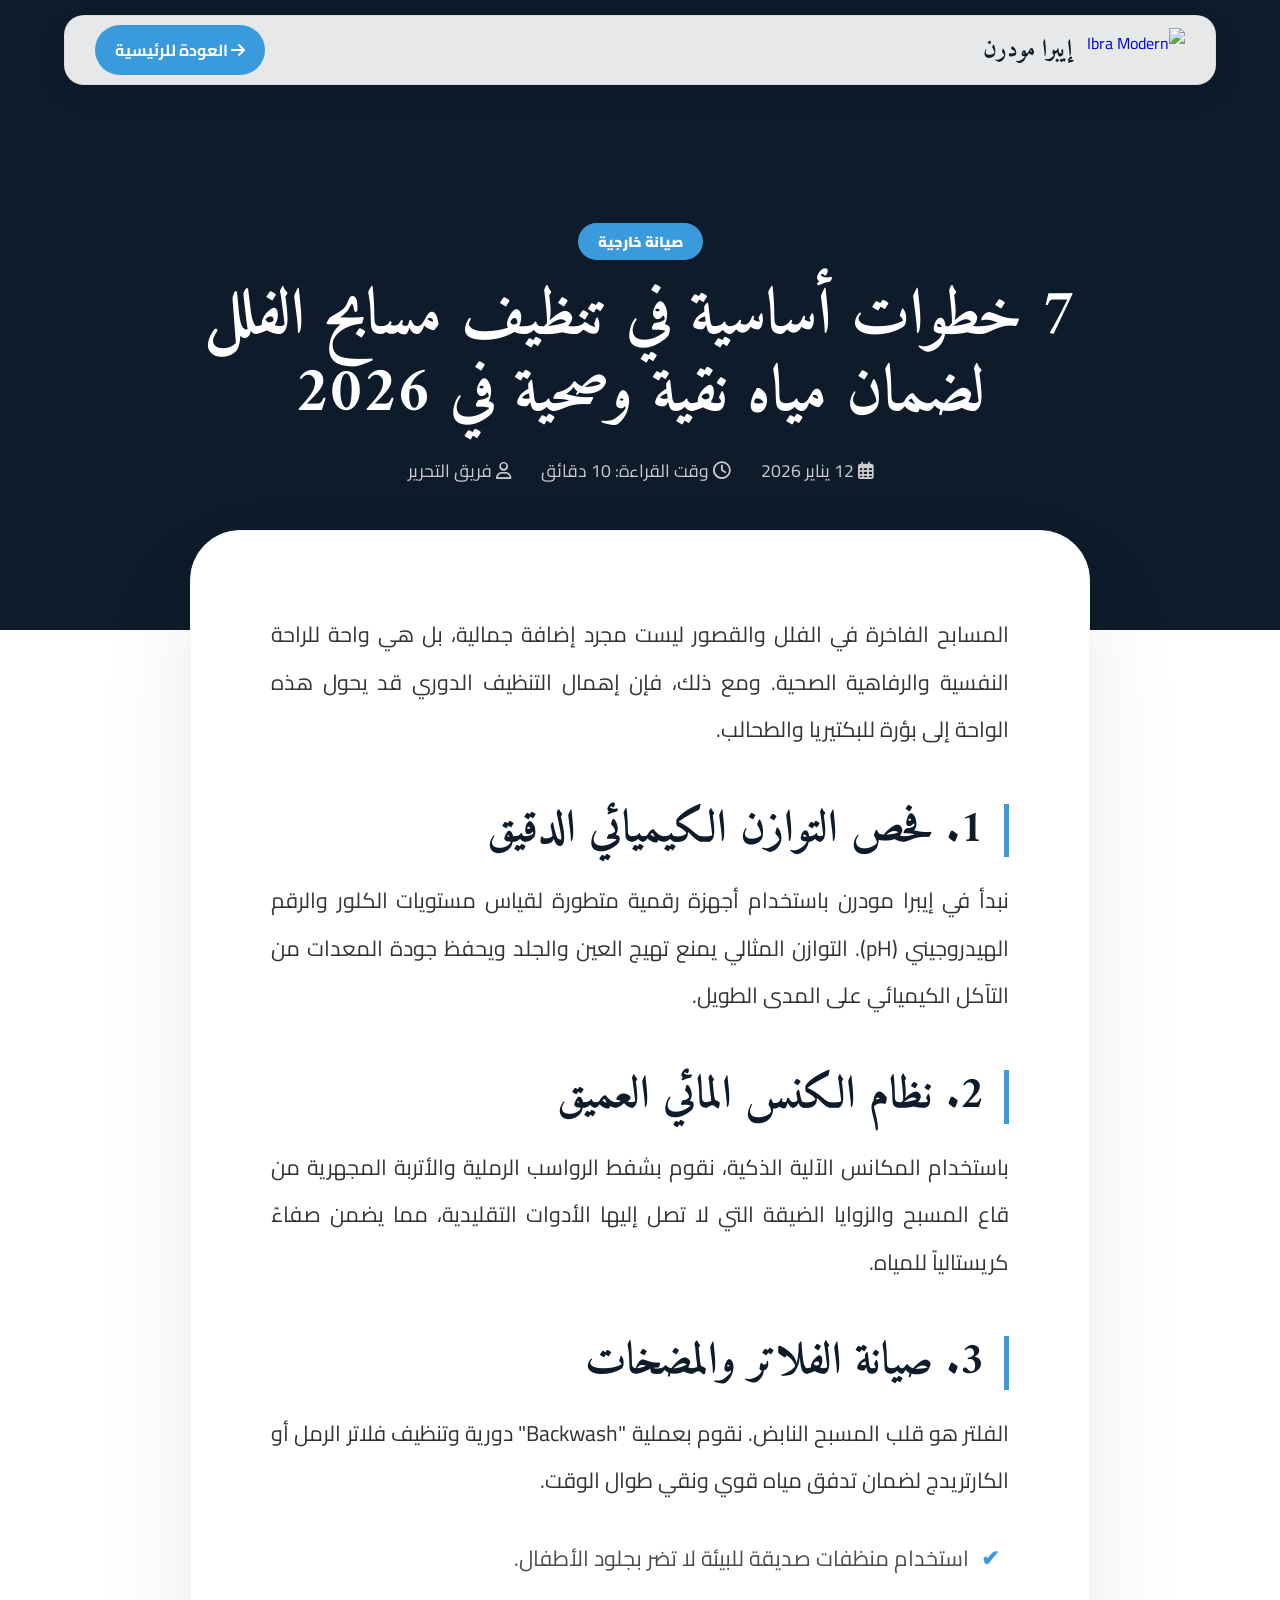
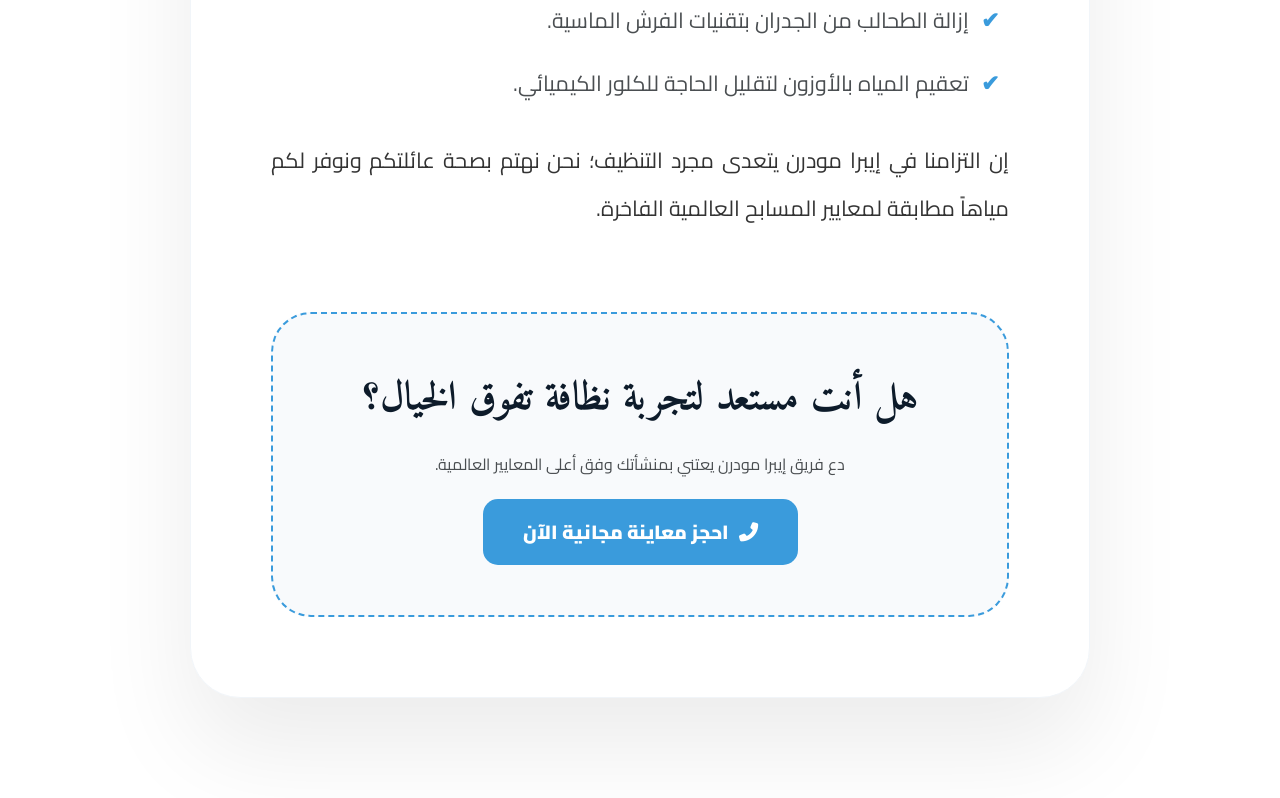
==== blog-details.html @ a02f90aa "first commit" ====
<!DOCTYPE html>
<html lang="ar" dir="rtl">
<head>
    <meta charset="UTF-8">
    <meta name="viewport" content="width=device-width, initial-scale=1.0">
    <title id="page-title">تفاصيل المقال | إيبرا مودرن</title>
    <!-- الخطوط الملكية -->
    <link href="https://fonts.googleapis.com/css2?family=Amiri:wght@400;700&family=Cairo:wght@400;700;900&display=swap" rel="stylesheet">
    <link rel="stylesheet" href="https://cdnjs.cloudflare.com/ajax/libs/font-awesome/6.4.0/css/all.min.css">
    <style>
        :root {
            --p-blue: #3A9BDC;
            --navy: #0d1b2a;
            --grey: #4A4E51;
            --light-bg: #f8fafc;
            --amiri: 'Amiri', serif;
            --cairo: 'Cairo', sans-serif;
        }

        * { margin: 0; padding: 0; box-sizing: border-box; }
        body { background-color: #fff; color: var(--grey); font-family: var(--cairo); overflow-x: hidden; }

        /* --- شريط تقدم القراءة --- */
        .progress-container { position: fixed; top: 0; z-index: 2000; width: 100%; height: 5px; background: transparent; }
        .progress-bar { height: 5px; background: var(--p-blue); width: 0%; box-shadow: 0 0 10px var(--p-blue); }

        /* --- الهيدر الزجاجي --- */
        header { position: fixed; top: 0; width: 100%; z-index: 1000; padding: 15px 5%; display: flex; justify-content: center; transition: 0.4s; }
        .nav-glass { 
            width: 100%; max-width: 1200px; height: 70px; background: rgba(255, 255, 255, 0.9); 
            backdrop-filter: blur(15px); border-radius: 20px; display: flex; justify-content: space-between; 
            align-items: center; padding: 0 30px; border: 1px solid rgba(0,0,0,0.05); box-shadow: 0 10px 30px rgba(0,0,0,0.05);
        }
        .logo-back { display: flex; align-items: center; gap: 15px; text-decoration: none; }
        .logo-back img { height: 45px; }
        .back-btn { background: var(--p-blue); color: #fff; padding: 10px 20px; border-radius: 50px; text-decoration: none; font-weight: 700; transition: 0.3s; }
        .back-btn:hover { transform: scale(1.05); box-shadow: 0 5px 15px rgba(58, 155, 220, 0.3); }

        /* --- قسم العنوان الرئيسي (Hero) --- */
        .article-hero { position: relative; height: 70vh; background: var(--navy); display: flex; align-items: center; justify-content: center; text-align: center; color: #fff; overflow: hidden; padding-top: 80px; }
        .hero-overlay { position: absolute; inset: 0; background: linear-gradient(to bottom, rgba(13,27,42,0.6), var(--navy)); z-index: 1; }
        .hero-img-bg { position: absolute; inset: 0; width: 100%; height: 100%; object-fit: cover; opacity: 0.5; transform: scale(1.1); animation: slowZoom 20s infinite alternate; }
        @keyframes slowZoom { to { transform: scale(1); } }
        
        .hero-content { position: relative; z-index: 2; max-width: 1000px; padding: 0 20px; }
        .article-tag { background: var(--p-blue); padding: 5px 20px; border-radius: 50px; font-weight: 900; font-size: 0.9rem; margin-bottom: 20px; display: inline-block; }
        .main-article-title { font-family: var(--amiri); font-size: 4rem; line-height: 1.2; font-weight: 700; margin-bottom: 20px; opacity: 0; transform: translateY(30px); animation: fadeInUp 1s forwards 0.5s; }
        .article-meta { font-size: 1.1rem; color: #ccc; display: flex; justify-content: center; gap: 30px; opacity: 0; animation: fadeInUp 1s forwards 0.8s; }

        /* --- محتوى المقال --- */
        .content-wrapper { max-width: 900px; margin: -100px auto 100px; background: #fff; padding: 80px; border-radius: 50px; position: relative; z-index: 5; box-shadow: 0 50px 100px rgba(0,0,0,0.08); border: 1px solid #f1f5f9; }
        .article-body { font-size: 1.35rem; line-height: 2.2; color: #333; text-align: justify; }
        .article-body h2 { font-family: var(--amiri); color: var(--navy); font-size: 2.8rem; margin: 50px 0 20px; border-right: 5px solid var(--p-blue); padding-right: 20px; line-height: 1.2; }
        .article-body p { margin-bottom: 30px; }
        .article-body ul { margin-bottom: 30px; padding-right: 40px; }
        .article-body li { margin-bottom: 15px; color: var(--grey); position: relative; list-style: none; }
        .article-body li::before { content: '✔'; position: absolute; right: -30px; color: var(--p-blue); font-weight: 900; }

        /* --- الفوتر والدعوة للتواصل --- */
        .cta-box { background: var(--light-bg); padding: 50px; border-radius: 40px; border: 2px dashed var(--p-blue); text-align: center; margin-top: 80px; }
        .cta-box h3 { font-family: var(--amiri); font-size: 2.5rem; color: var(--navy); margin-bottom: 15px; }
        .cta-btn { background: var(--p-blue); color: #fff; padding: 15px 40px; border-radius: 15px; text-decoration: none; font-weight: 900; font-size: 1.2rem; display: inline-flex; align-items: center; gap: 10px; margin-top: 20px; transition: 0.3s; }
        .cta-btn:hover { transform: translateY(-5px); box-shadow: 0 10px 30px rgba(58, 155, 220, 0.4); }

        @keyframes fadeInUp { to { opacity: 1; transform: translateY(0); } }

        /* --- Responsive --- */
        @media (max-width: 768px) {
            .content-wrapper { padding: 40px 20px; margin-top: -50px; border-radius: 30px; }
            .main-article-title { font-size: 2.2rem; }
            .article-body h2 { font-size: 1.8rem; }
            .article-hero { height: 60vh; }
        }
    </style>
</head>
<body>

    <div class="progress-container"><div class="progress-bar" id="readingProgress"></div></div>

    <header>
        <div class="nav-glass">
            <a href="index.html" class="logo-back">
                <img src="https://i.postimg.cc/85M0f1Wv/logo.png" alt="Ibra Modern">
                <span style="font-family: var(--amiri); font-size: 1.5rem; color: var(--navy); font-weight: 900;">إيبرا مودرن</span>
            </a>
            <a href="index.html" class="back-btn"><i class="fas fa-arrow-right"></i> العودة للرئيسية</a>
        </div>
    </header>

    <main id="article-section">
        <section class="article-hero">
            <img src="" id="hero-img" class="hero-img-bg">
            <div class="hero-overlay"></div>
            <div class="hero-content">
                <div class="article-tag" id="art-tag">فئة المقال</div>
                <h1 class="main-article-title" id="art-title">جاري تحميل المحتوى...</h1>
                <div class="article-meta">
                    <span><i class="far fa-calendar-alt"></i> <span id="art-date"></span></span>
                    <span><i class="far fa-clock"></i> وقت القراءة: 10 دقائق</span>
                    <span><i class="far fa-user"></i> فريق التحرير</span>
                </div>
            </div>
        </section>

        <article class="content-wrapper">
            <div class="article-body" id="art-content">
                <!-- المحتوى الضخم يظهر هنا -->
            </div>

            <div class="cta-box">
                <h3>هل أنت مستعد لتجربة نظافة تفوق الخيال؟</h3>
                <p>دع فريق إيبرا مودرن يعتني بمنشأتك وفق أعلى المعايير العالمية.</p>
                <a href="tel:+966560704020" class="cta-btn"><i class="fas fa-phone-alt"></i> احجز معاينة مجانية الآن</a>
            </div>
        </article>
    </main>

    <script>
        // داتا المقالات الست الضخمة (SEO Optimized)
        const blogDatabase = {
            "pool": {
                tag: "صيانة خارجية",
                title: "7 خطوات أساسية في تنظيف مسابح الفلل لضمان مياه نقية وصحية في 2026",
                date: "12 يناير 2026",
                img: "https://images.unsplash.com/photo-1576013551627-0cc20b96c2a7?q=80&w=1000",
                content: `
                    <p>المسابح الفاخرة في الفلل والقصور ليست مجرد إضافة جمالية، بل هي واحة للراحة النفسية والرفاهية الصحية. ومع ذلك، فإن إهمال التنظيف الدوري قد يحول هذه الواحة إلى بؤرة للبكتيريا والطحالب.</p>
                    <h2>1. فحص التوازن الكيميائي الدقيق</h2>
                    <p>نبدأ في إيبرا مودرن باستخدام أجهزة رقمية متطورة لقياس مستويات الكلور والرقم الهيدروجيني (pH). التوازن المثالي يمنع تهيج العين والجلد ويحفظ جودة المعدات من التآكل الكيميائي على المدى الطويل.</p>
                    <h2>2. نظام الكنس المائي العميق</h2>
                    <p>باستخدام المكانس الآلية الذكية، نقوم بشفط الرواسب الرملية والأتربة المجهرية من قاع المسبح والزوايا الضيقة التي لا تصل إليها الأدوات التقليدية، مما يضمن صفاءً كريستالياً للمياه.</p>
                    <h2>3. صيانة الفلاتر والمضخات</h2>
                    <p>الفلتر هو قلب المسبح النابض. نقوم بعملية "Backwash" دورية وتنظيف فلاتر الرمل أو الكارتريدج لضمان تدفق مياه قوي ونقي طوال الوقت.</p>
                    <ul>
                        <li>استخدام منظفات صديقة للبيئة لا تضر بجلود الأطفال.</li>
                        <li>إزالة الطحالب من الجدران بتقنيات الفرش الماسية.</li>
                        <li>تعقيم المياه بالأوزون لتقليل الحاجة للكلور الكيميائي.</li>
                    </ul>
                    <p>إن التزامنا في إيبرا مودرن يتعدى مجرد التنظيف؛ نحن نهتم بصحة عائلتكم ونوفر لكم مياهاً مطابقة لمعايير المسابح العالمية الفاخرة.</p>
                `
            },
            "garden": {
                tag: "لاندسكيب",
                title: "5 أفكار مبتكرة في تنسيق حدائق الفلل لتحويلها إلى واحة استرخاء خاصة",
                date: "05 فبراير 2026",
                img: "images/blog2.jpg",
                content: `
                    <p>حديقة الفيلا هي أول ما يراه الزائر، وهي المكان الذي تقضي فيه العائلة أجمل أوقاتها. لذا، فإن تنسيقها يحتاج إلى رؤية فنية وخبرة هندسية واسعة.</p>
                    <h2>1. دمج أنظمة الري الذكية (IoT)</h2>
                    <p>في عام 2026، لم يعد الري مجرد خرطوم مياه. نحن نركب أنظمة ري مرتبطة بحساسات الرطوبة وتطبيقات الجوال، مما يضمن سقاية كل نبتة بالكمية التي تحتاجها فقط، ويوفر في استهلاك المياه.</p>
                    <h2>2. الإضاءة الليلية الساحرة</h2>
                    <p>تصميم نظام إضاءة (Spotlights) يبرز جمال الأشجار والممرات المائية ليلاً، مما يعطي الحديقة طابعاً درامياً وفخماً في المساء.</p>
                    <h2>3. اختيار النباتات المستدامة</h2>
                    <p>نحرص على اختيار أنواع من الزهور والأشجار التي تتناسب مع مناخ المنطقة وتبقى خضراء طوال العام، مع توفير عقود صيانة دورية للتقليم والتسميد العضوي.</p>
                `
            },
            "majlis": {
                tag: "عناية داخلية",
                title: "6 أخطاء شائعة في تنظيف مجالس الضيوف تدمر الأقمشة الحريرية وكيفية تجنبها",
                date: "18 مارس 2026",
                img: "https://images.unsplash.com/photo-1618221195710-dd6b41faaea6?q=80&w=1000",
                content: `
                    <p>المجالس هي قلب الضيافة العربية، وغالباً ما تُصنع من أفخر أنواع الأقمشة مثل الحرير والمخمل والجلود الطبيعية. التنظيف الخاطئ قد يتسبب في بهتان الألوان أو تلف الأنسجة.</p>
                    <h2>1. تجنب المنظفات الكيميائية القاسية</h2>
                    <p>استخدام "الصابون العادي" قد يترك بقعاً دهنية تجذب الأتربة أكثر. نحن نستخدم رغوة جافة (Dry Foam) مخصصة لكل نوع قماش على حدة.</p>
                    <h2>2. قوة البخار الجاف</h2>
                    <p>تقنية البخار الجاف تصل لعمق 15 سم داخل قماش المجالس لتقتل الجراثيم وتزيل الروائح الكريهة دون أن تترك القماش مبللاً لفترات طويلة.</p>
                    <h2>3. التعقيم ضد مسببات الحساسية</h2>
                    <p>نقوم بشفط عث الغبار والمواد المسببة للحساسية باستخدام مكانس مزودة بفلاتر HEPA لضمان جلسة مريحة وصحية لضيوفكم.</p>
                `
            },
            "marble": {
                tag: "تلميع ومعالجة",
                title: "5 مراحل احترافية في جلي وتلميع رخام منزلك ليعود كأنه جديد تماماً",
                date: "22 أبريل 2026",
                img: "images/blog4.webp",
                content: `
                    <p>الرخام مادة حية تتنفس، وبمرور الوقت تفقد بريقها بسبب الخدوش والعوامل الجوية. عملية الجلي هي "عملية تجميل" شاملة للأرضيات الفاخرة.</p>
                    <h2>1. الجلي بالأقراص الماسية (Diamond Grinding)</h2>
                    <p>نبدأ بإزالة الطبقة التالفة والخدوش العميقة باستخدام أقراص الماس الصلبة، مما يعيد السطح لمستواه الأصلي الموحد.</p>
                    <h2>2. معالجة الثقوب والشقوق</h2>
                    <p>استخدام مادة "الجولي" الملونة بنفس درجة الرخام لملء أي شقوق، مما يجعل الأرضية تبدو وكأنها قطعة واحدة عملاقة من الرخام.</p>
                    <h2>3. التلميع الكريستالي الإيطالي</h2>
                    <p>هذه هي المرحلة النهائية حيث نستخدم مساحيق تلميع تتفاعل مع جزيئات الرخام لتعطيه طبقة حماية زجاجية تلمع كالماس وتعكس الإضاءة بشكل باهر.</p>
                `
            },
            "carpet": {
                tag: "تطهير عميق",
                title: "6 نصائح ذهبية في تنظيف سجاد وموكيت منزلك للحفاظ على ألوانه ورونقه",
                date: "10 مايو 2026",
                img: "images/OIP.webp",
                content: `
                    <p>السجاد الفاخر هو لوحة فنية أرضية، لكنه أيضاً أكبر مجمع للأتربة والبكتيريا في المنزل. الحفاظ عليه يتطلب أكثر من مجرد كنس يومي.</p>
                    <h2>1. التنظيف بالاستخلاص المائي</h2>
                    <p>نستخدم أجهزة ضخ الماء الساخن مع الشفط القوي، مما يسحب الأوساخ من جذور الألياف وليس فقط السطح.</p>
                    <h2>2. الحماية من البهتان</h2>
                    <p>استخدام مواد تثبيت الألوان (Color Stabilizers) تضمن بقاء السجاد مشرقاً وكأنه جديد حتى بعد عمليات غسيل متعددة.</p>
                    <h2>3. التجفيف السريع</h2>
                    <p>نستخدم مراوح تجفيف صناعية ضخمة تنهي عملية التجفيف في ساعات معدودة، مما يمنع تكون أي روائح رطوبة أو عفن داخل الألياف.</p>
                `
            },
            "smart": {
                tag: "إدارة ذكية",
                title: "مستقبل إدارة المرافق 2026: كيف ترفع النظافة الذكية من القيمة السوقية لعقارك؟",
                date: "30 يونيو 2026",
                img: "images/contact.png",
                content: `
                    <p>في إيبرا مودرن، نحن نؤمن بأن العقار هو أصل استثماري يجب الحفاظ عليه. الإدارة الذكية للمرافق هي التي تفرق بين مبنى يتهالك ومبنى تزداد قيمته سنوياً.</p>
                    <h2>1. الصيانة الوقائية بالبيانات</h2>
                    <p>نستخدم تطبيقات رقمية لمتابعة حالة كل مرفق، مما يسمح لنا بإجراء الصيانة قبل وقوع العطل، وهذا يوفر 30% من تكاليف الإصلاح الكبرى.</p>
                    <h2>2. النظافة المستدامة (Green Cleaning)</h2>
                    <p>استخدام مواد حاصلة على شهادات LEED العالمية يجعل مبناك "صديقاً للبيئة"، وهو ما يبحث عنه كبار المستثمرين والمستأجرين اليوم.</p>
                    <h2>3. التقنيات الروبوتية</h2>
                    <p>دمج الروبوتات في تنظيف المساحات الواسعة يضمن دقة متناهية واستمرارية في العمل على مدار الساعة دون أخطاء بشرية.</p>
                `
            }
        };

        // دالة تحميل المحتوى بناءً على المعرف في الرابط
        function initPage() {
            const params = new URLSearchParams(window.location.search);
            const id = params.get('id') || 'pool'; // الافتراضي مسابح
            const data = blogDatabase[id];

            if (data) {
                document.getElementById('art-title').innerText = data.title;
                document.getElementById('art-tag').innerText = data.tag;
                document.getElementById('art-date').innerText = data.date;
                document.getElementById('hero-img').src = data.img;
                document.getElementById('art-content').innerHTML = data.content;
                document.title = data.title + " | إيبرا مودرن";
            }
        }

        // شريط تقدم القراءة
        window.onscroll = function() {
            let winScroll = document.body.scrollTop || document.documentElement.scrollTop;
            let height = document.documentElement.scrollHeight - document.documentElement.clientHeight;
            let scrolled = (winScroll / height) * 100;
            document.getElementById("readingProgress").style.width = scrolled + "%";
        };

        initPage();
    </script>
</body>
</html>
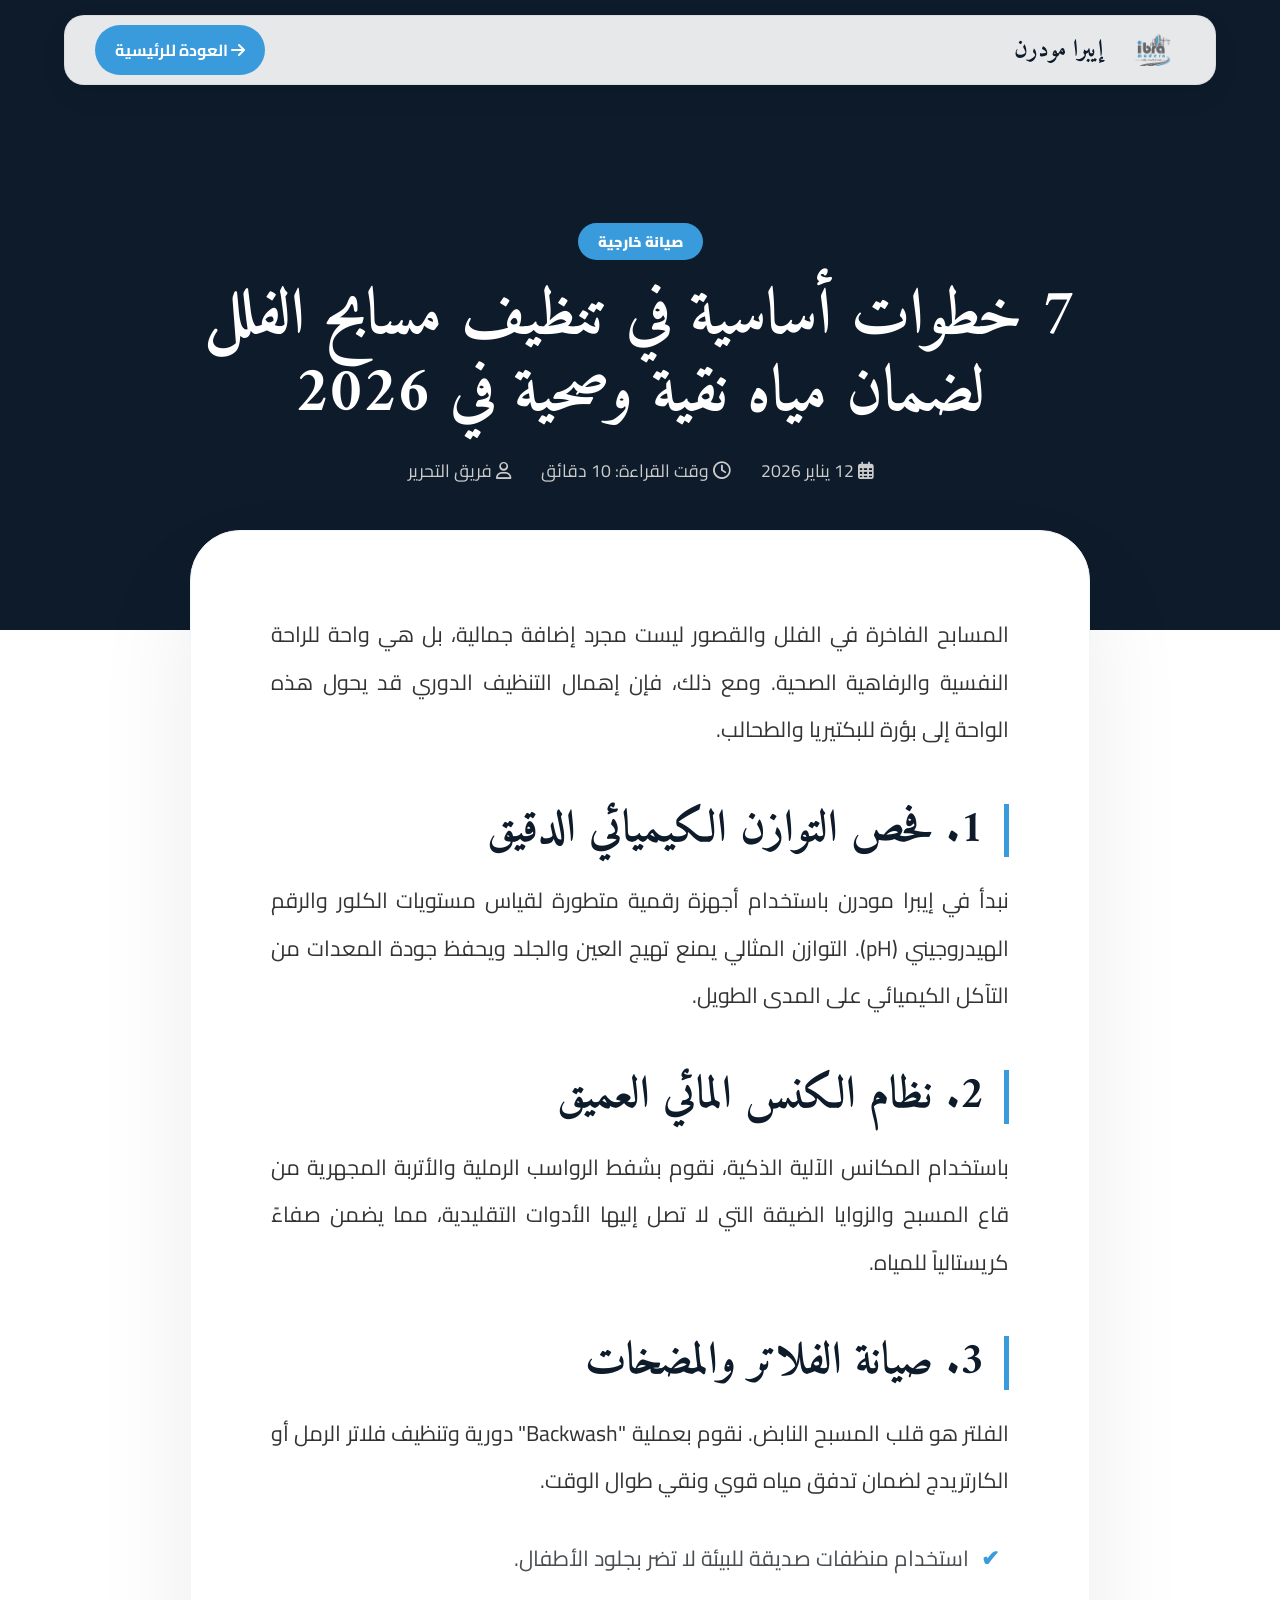
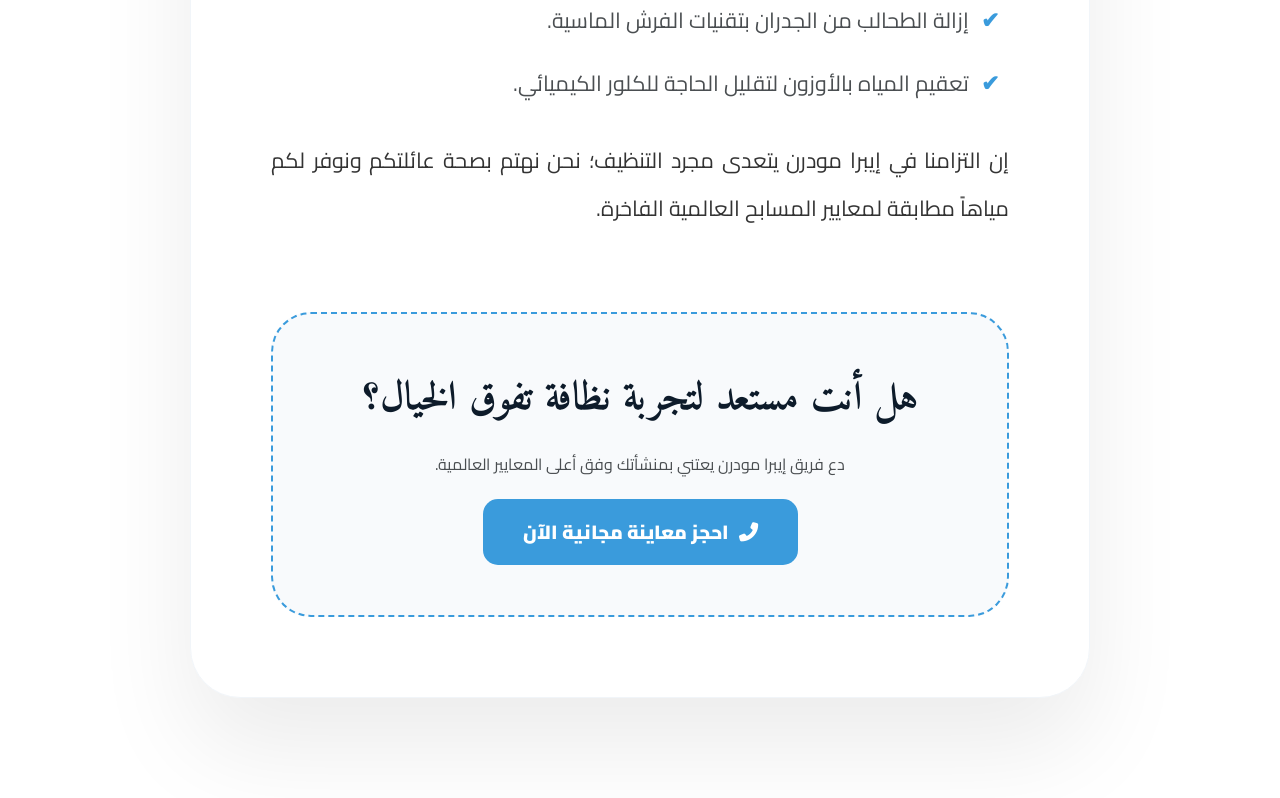
==== commit e8416cc2: "message" ====
--- a/blog-details.html
+++ b/blog-details.html
@@ -4,7 +4,6 @@
     <meta charset="UTF-8">
     <meta name="viewport" content="width=device-width, initial-scale=1.0">
     <title id="page-title">تفاصيل المقال | إيبرا مودرن</title>
-    <!-- الخطوط الملكية -->
     <link href="https://fonts.googleapis.com/css2?family=Amiri:wght@400;700&family=Cairo:wght@400;700;900&display=swap" rel="stylesheet">
     <link rel="stylesheet" href="https://cdnjs.cloudflare.com/ajax/libs/font-awesome/6.4.0/css/all.min.css">
     <style>
@@ -19,12 +18,8 @@
 
         * { margin: 0; padding: 0; box-sizing: border-box; }
         body { background-color: #fff; color: var(--grey); font-family: var(--cairo); overflow-x: hidden; }
-
-        /* --- شريط تقدم القراءة --- */
         .progress-container { position: fixed; top: 0; z-index: 2000; width: 100%; height: 5px; background: transparent; }
         .progress-bar { height: 5px; background: var(--p-blue); width: 0%; box-shadow: 0 0 10px var(--p-blue); }
-
-        /* --- الهيدر الزجاجي --- */
         header { position: fixed; top: 0; width: 100%; z-index: 1000; padding: 15px 5%; display: flex; justify-content: center; transition: 0.4s; }
         .nav-glass { 
             width: 100%; max-width: 1200px; height: 70px; background: rgba(255, 255, 255, 0.9); 
@@ -35,8 +30,6 @@
         .logo-back img { height: 45px; }
         .back-btn { background: var(--p-blue); color: #fff; padding: 10px 20px; border-radius: 50px; text-decoration: none; font-weight: 700; transition: 0.3s; }
         .back-btn:hover { transform: scale(1.05); box-shadow: 0 5px 15px rgba(58, 155, 220, 0.3); }
-
-        /* --- قسم العنوان الرئيسي (Hero) --- */
         .article-hero { position: relative; height: 70vh; background: var(--navy); display: flex; align-items: center; justify-content: center; text-align: center; color: #fff; overflow: hidden; padding-top: 80px; }
         .hero-overlay { position: absolute; inset: 0; background: linear-gradient(to bottom, rgba(13,27,42,0.6), var(--navy)); z-index: 1; }
         .hero-img-bg { position: absolute; inset: 0; width: 100%; height: 100%; object-fit: cover; opacity: 0.5; transform: scale(1.1); animation: slowZoom 20s infinite alternate; }
@@ -46,8 +39,6 @@
         .article-tag { background: var(--p-blue); padding: 5px 20px; border-radius: 50px; font-weight: 900; font-size: 0.9rem; margin-bottom: 20px; display: inline-block; }
         .main-article-title { font-family: var(--amiri); font-size: 4rem; line-height: 1.2; font-weight: 700; margin-bottom: 20px; opacity: 0; transform: translateY(30px); animation: fadeInUp 1s forwards 0.5s; }
         .article-meta { font-size: 1.1rem; color: #ccc; display: flex; justify-content: center; gap: 30px; opacity: 0; animation: fadeInUp 1s forwards 0.8s; }
-
-        /* --- محتوى المقال --- */
         .content-wrapper { max-width: 900px; margin: -100px auto 100px; background: #fff; padding: 80px; border-radius: 50px; position: relative; z-index: 5; box-shadow: 0 50px 100px rgba(0,0,0,0.08); border: 1px solid #f1f5f9; }
         .article-body { font-size: 1.35rem; line-height: 2.2; color: #333; text-align: justify; }
         .article-body h2 { font-family: var(--amiri); color: var(--navy); font-size: 2.8rem; margin: 50px 0 20px; border-right: 5px solid var(--p-blue); padding-right: 20px; line-height: 1.2; }
@@ -55,22 +46,75 @@
         .article-body ul { margin-bottom: 30px; padding-right: 40px; }
         .article-body li { margin-bottom: 15px; color: var(--grey); position: relative; list-style: none; }
         .article-body li::before { content: '✔'; position: absolute; right: -30px; color: var(--p-blue); font-weight: 900; }
-
-        /* --- الفوتر والدعوة للتواصل --- */
         .cta-box { background: var(--light-bg); padding: 50px; border-radius: 40px; border: 2px dashed var(--p-blue); text-align: center; margin-top: 80px; }
         .cta-box h3 { font-family: var(--amiri); font-size: 2.5rem; color: var(--navy); margin-bottom: 15px; }
         .cta-btn { background: var(--p-blue); color: #fff; padding: 15px 40px; border-radius: 15px; text-decoration: none; font-weight: 900; font-size: 1.2rem; display: inline-flex; align-items: center; gap: 10px; margin-top: 20px; transition: 0.3s; }
         .cta-btn:hover { transform: translateY(-5px); box-shadow: 0 10px 30px rgba(58, 155, 220, 0.4); }
 
         @keyframes fadeInUp { to { opacity: 1; transform: translateY(0); } }
-
-        /* --- Responsive --- */
         @media (max-width: 768px) {
             .content-wrapper { padding: 40px 20px; margin-top: -50px; border-radius: 30px; }
             .main-article-title { font-size: 2.2rem; }
             .article-body h2 { font-size: 1.8rem; }
             .article-hero { height: 60vh; }
         }
+        @media (max-width: 768px) {
+    .back-btn {
+        padding: 6px 12px !important;
+        font-size: 0.75rem !important;
+        border-radius: 30px !important;
+    }
+    .back-btn i { font-size: 0.7rem !important; }
+    .nav-glass { 
+        height: 55px !important; 
+        padding: 0 10px !important; 
+        border-radius: 15px !important;
+    }
+    .logo-back img { height: 35px !important; }
+    .logo-back span { font-size: 1.1rem !important; }
+    .article-hero { 
+        height: 45vh !important; 
+        padding-top: 60px !important; 
+    }
+    .main-article-title {
+        font-size: 1.6rem !important; 
+        line-height: 1.3 !important;
+        margin-bottom: 15px !important;
+    }
+    .article-meta { 
+        font-size: 0.75rem !important; 
+        gap: 10px !important; 
+    }
+    .article-tag { 
+        padding: 3px 12px !important; 
+        font-size: 0.75rem !important; 
+    }
+
+    .content-wrapper {
+        padding: 30px 18px !important;
+        margin-top: -40px !important; 
+        border-radius: 25px !important;
+    }
+
+    .article-body { 
+        font-size: 0.95rem !important; 
+        line-height: 1.7 !important; 
+    }
+    .article-body h2 {
+        font-size: 1.4rem !important; 
+        margin: 30px 0 15px !important;
+        padding-right: 12px !important;
+    }
+    
+    .cta-box { padding: 30px 15px !important; margin-top: 40px !important; }
+    .cta-box h3 { font-size: 1.5rem !important; }
+    .cta-btn { 
+        font-size: 0.95rem !important; 
+        padding: 12px 20px !important; 
+        width: 100% !important; 
+        justify-content: center;
+    }
+}
     </style>
 </head>
 <body>
@@ -80,7 +124,7 @@
     <header>
         <div class="nav-glass">
             <a href="index.html" class="logo-back">
-                <img src="https://i.postimg.cc/85M0f1Wv/logo.png" alt="Ibra Modern">
+                <img src="images/WhatsApp_Image_2026-07-21_at_1.54.46_AM-removebg-preview.png" alt="Ibra Modern">
                 <span style="font-family: var(--amiri); font-size: 1.5rem; color: var(--navy); font-weight: 900;">إيبرا مودرن</span>
             </a>
             <a href="index.html" class="back-btn"><i class="fas fa-arrow-right"></i> العودة للرئيسية</a>
@@ -104,7 +148,6 @@
 
         <article class="content-wrapper">
             <div class="article-body" id="art-content">
-                <!-- المحتوى الضخم يظهر هنا -->
             </div>
 
             <div class="cta-box">
@@ -116,7 +159,6 @@
     </main>
 
     <script>
-        // داتا المقالات الست الضخمة (SEO Optimized)
         const blogDatabase = {
             "pool": {
                 tag: "صيانة خارجية",
@@ -215,11 +257,9 @@
                 `
             }
         };
-
-        // دالة تحميل المحتوى بناءً على المعرف في الرابط
         function initPage() {
             const params = new URLSearchParams(window.location.search);
-            const id = params.get('id') || 'pool'; // الافتراضي مسابح
+            const id = params.get('id') || 'pool'; 
             const data = blogDatabase[id];
 
             if (data) {
@@ -231,8 +271,6 @@
                 document.title = data.title + " | إيبرا مودرن";
             }
         }
-
-        // شريط تقدم القراءة
         window.onscroll = function() {
             let winScroll = document.body.scrollTop || document.documentElement.scrollTop;
             let height = document.documentElement.scrollHeight - document.documentElement.clientHeight;
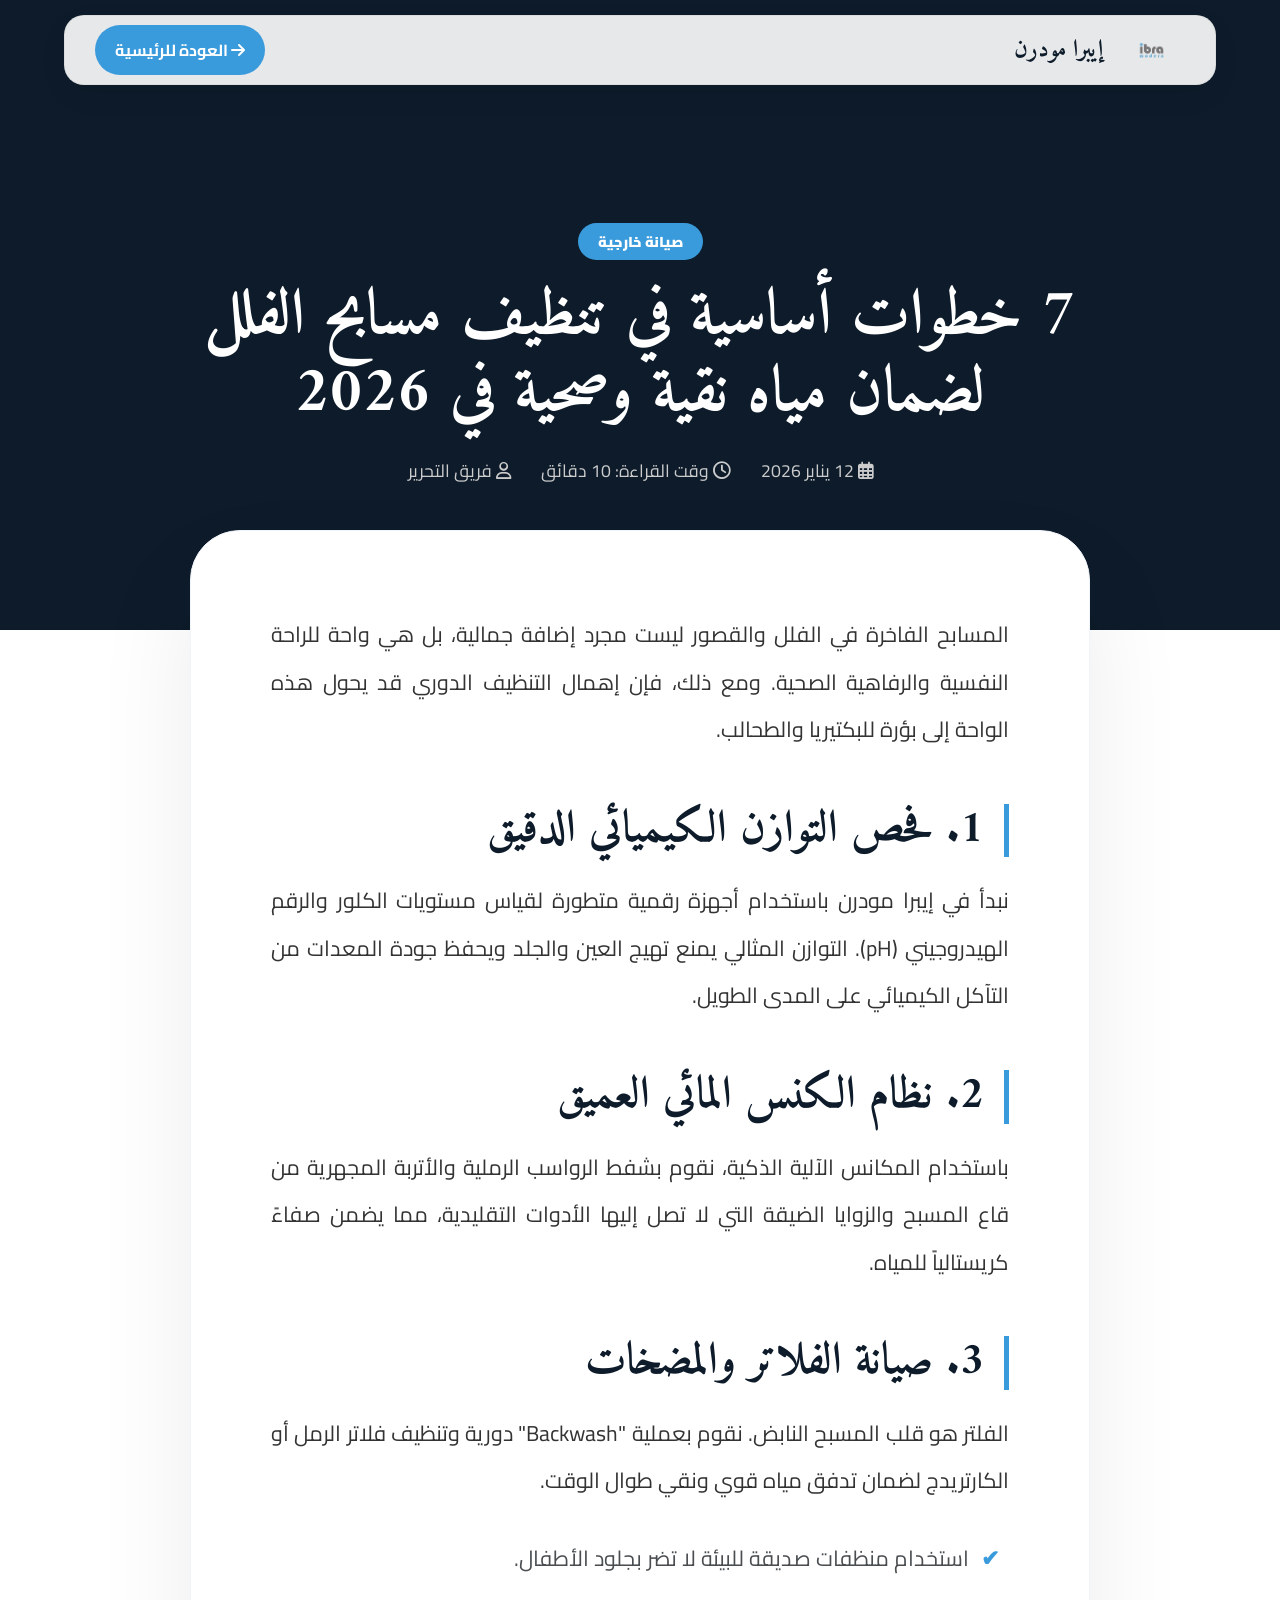
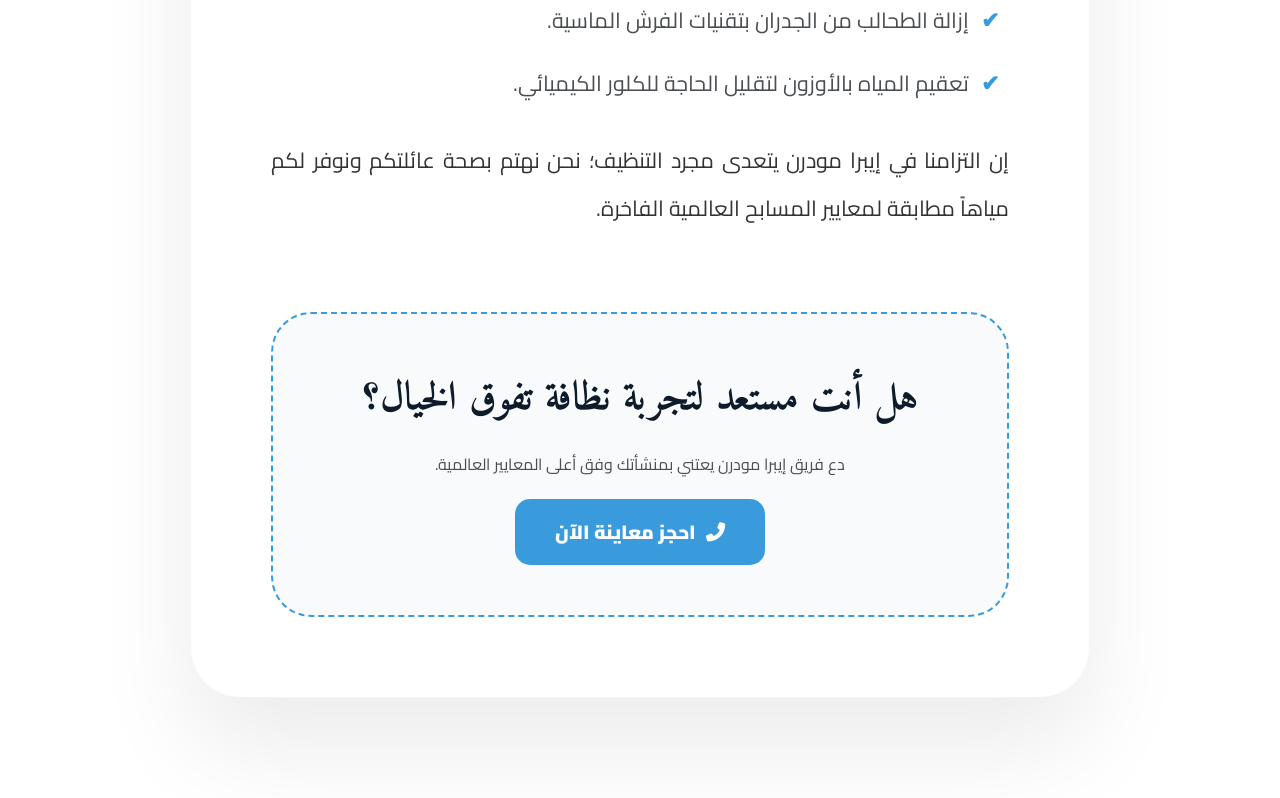
==== commit 5cbc27ad: "message" ====
--- a/blog-details.html
+++ b/blog-details.html
@@ -124,7 +124,7 @@
     <header>
         <div class="nav-glass">
             <a href="index.html" class="logo-back">
-                <img src="images/WhatsApp_Image_2026-07-21_at_1.54.46_AM-removebg-preview.png" alt="Ibra Modern">
+                <img src="images/logo.png" alt="Ibra Modern">
                 <span style="font-family: var(--amiri); font-size: 1.5rem; color: var(--navy); font-weight: 900;">إيبرا مودرن</span>
             </a>
             <a href="index.html" class="back-btn"><i class="fas fa-arrow-right"></i> العودة للرئيسية</a>
@@ -153,7 +153,7 @@
             <div class="cta-box">
                 <h3>هل أنت مستعد لتجربة نظافة تفوق الخيال؟</h3>
                 <p>دع فريق إيبرا مودرن يعتني بمنشأتك وفق أعلى المعايير العالمية.</p>
-                <a href="tel:+966560704020" class="cta-btn"><i class="fas fa-phone-alt"></i> احجز معاينة مجانية الآن</a>
+                <a href="tel:+966560704020" class="cta-btn"><i class="fas fa-phone-alt"></i> احجز معاينة الآن</a>
             </div>
         </article>
     </main>
@@ -222,7 +222,7 @@
                     <p>نبدأ بإزالة الطبقة التالفة والخدوش العميقة باستخدام أقراص الماس الصلبة، مما يعيد السطح لمستواه الأصلي الموحد.</p>
                     <h2>2. معالجة الثقوب والشقوق</h2>
                     <p>استخدام مادة "الجولي" الملونة بنفس درجة الرخام لملء أي شقوق، مما يجعل الأرضية تبدو وكأنها قطعة واحدة عملاقة من الرخام.</p>
-                    <h2>3. التلميع الكريستالي الإيطالي</h2>
+                    <h2>3. التلميع الكريستالي </h2>
                     <p>هذه هي المرحلة النهائية حيث نستخدم مساحيق تلميع تتفاعل مع جزيئات الرخام لتعطيه طبقة حماية زجاجية تلمع كالماس وتعكس الإضاءة بشكل باهر.</p>
                 `
             },
